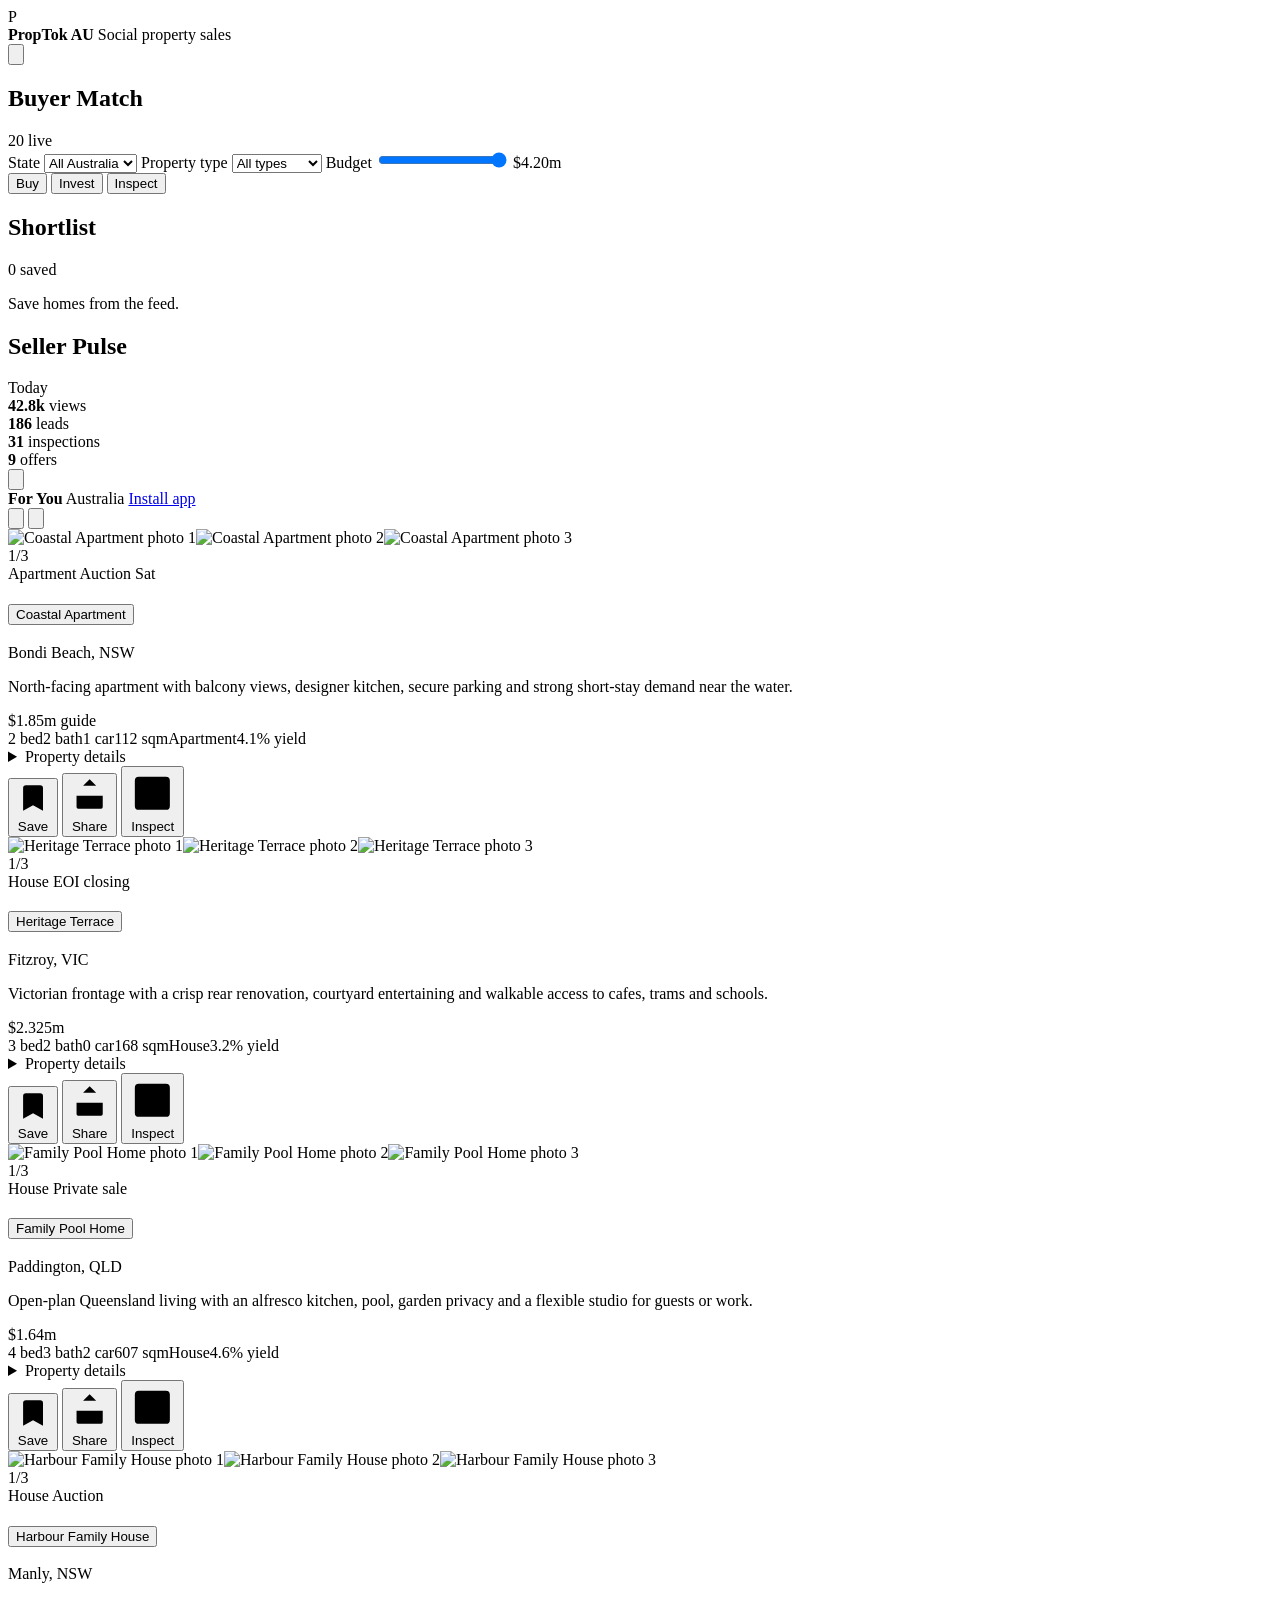
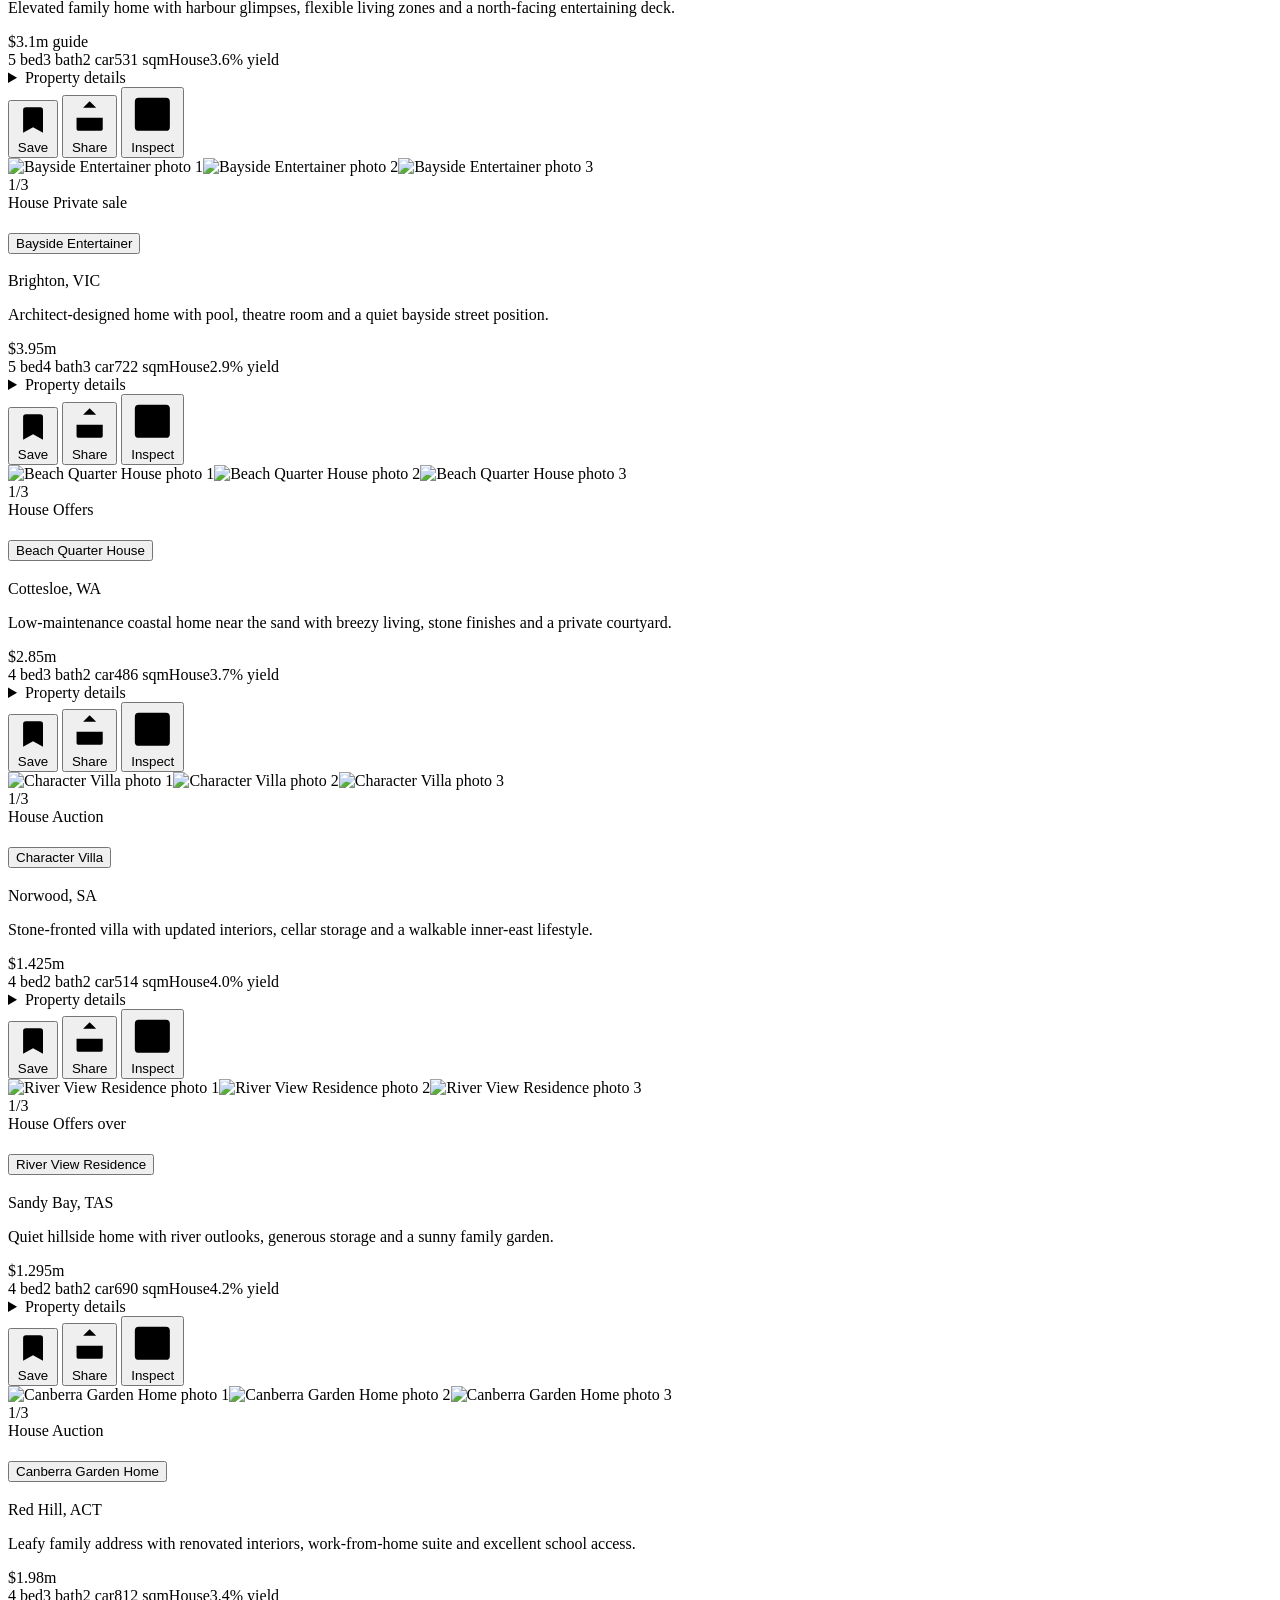
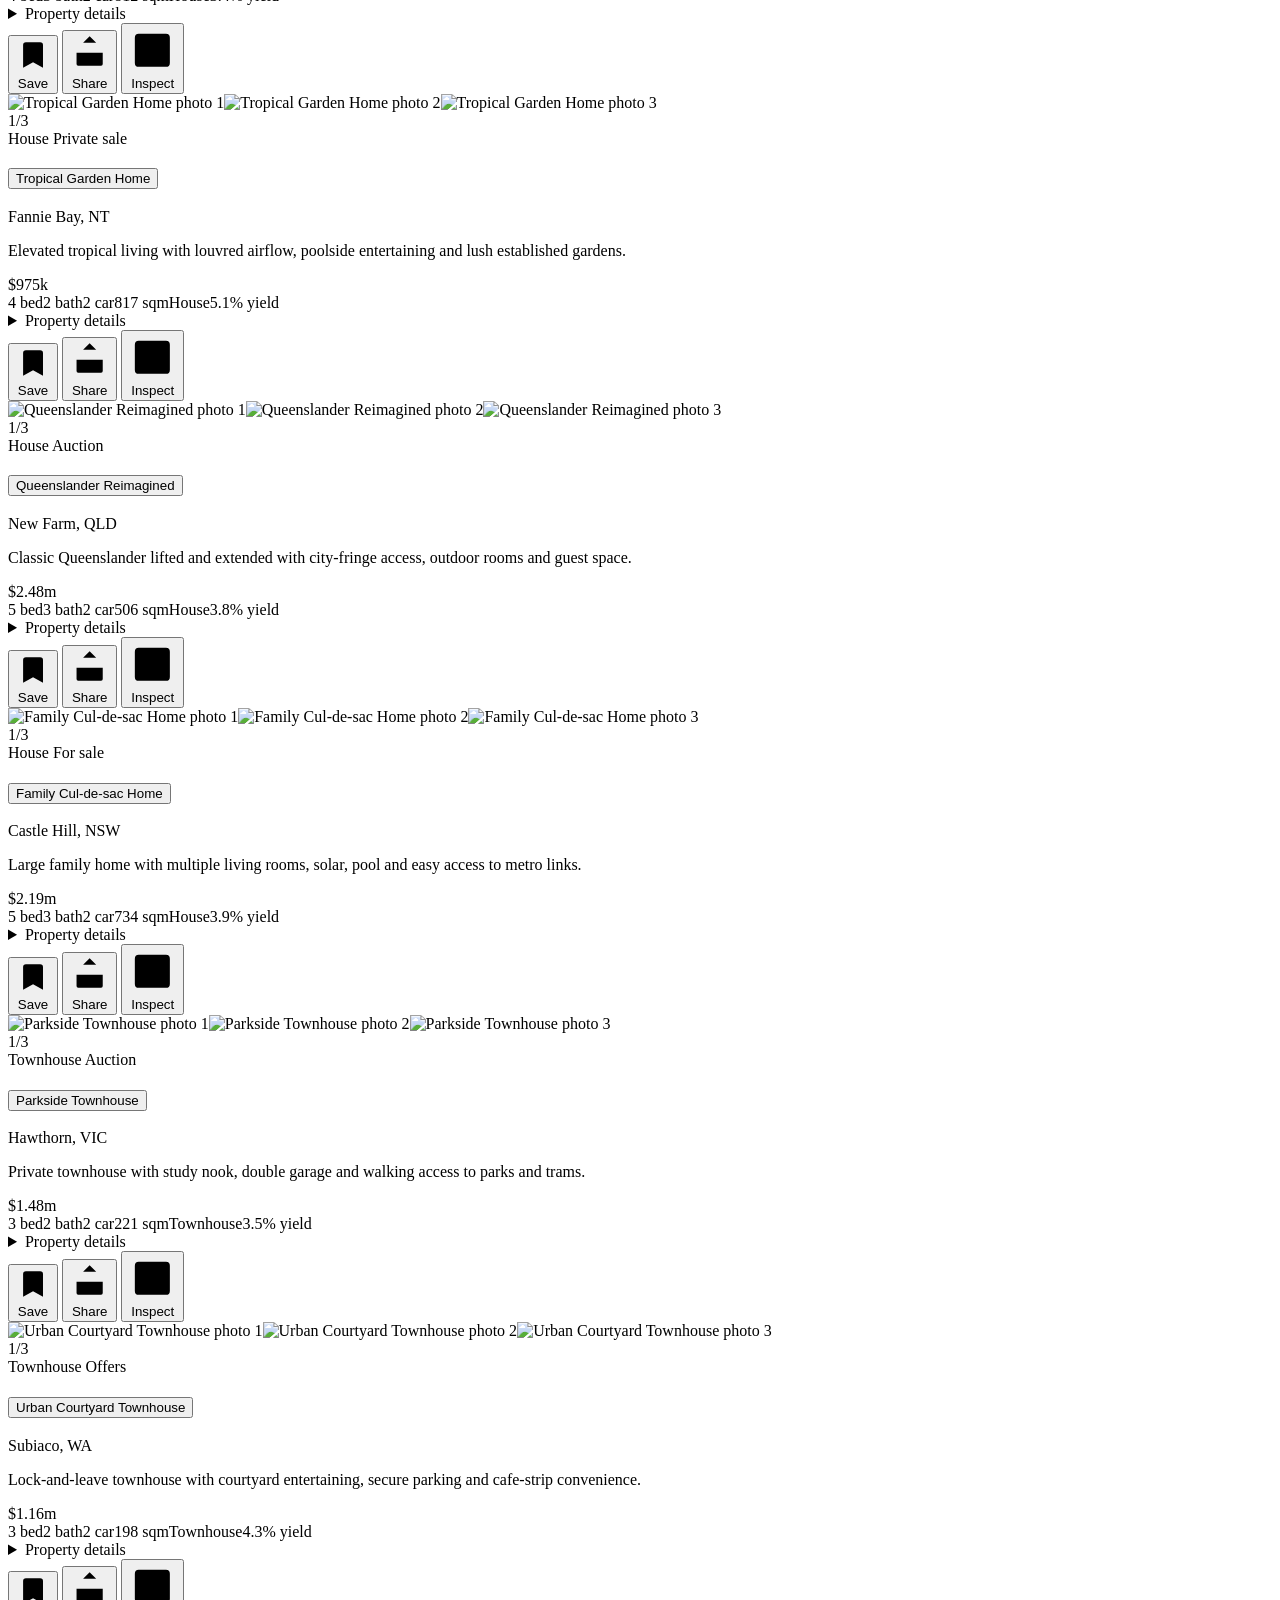
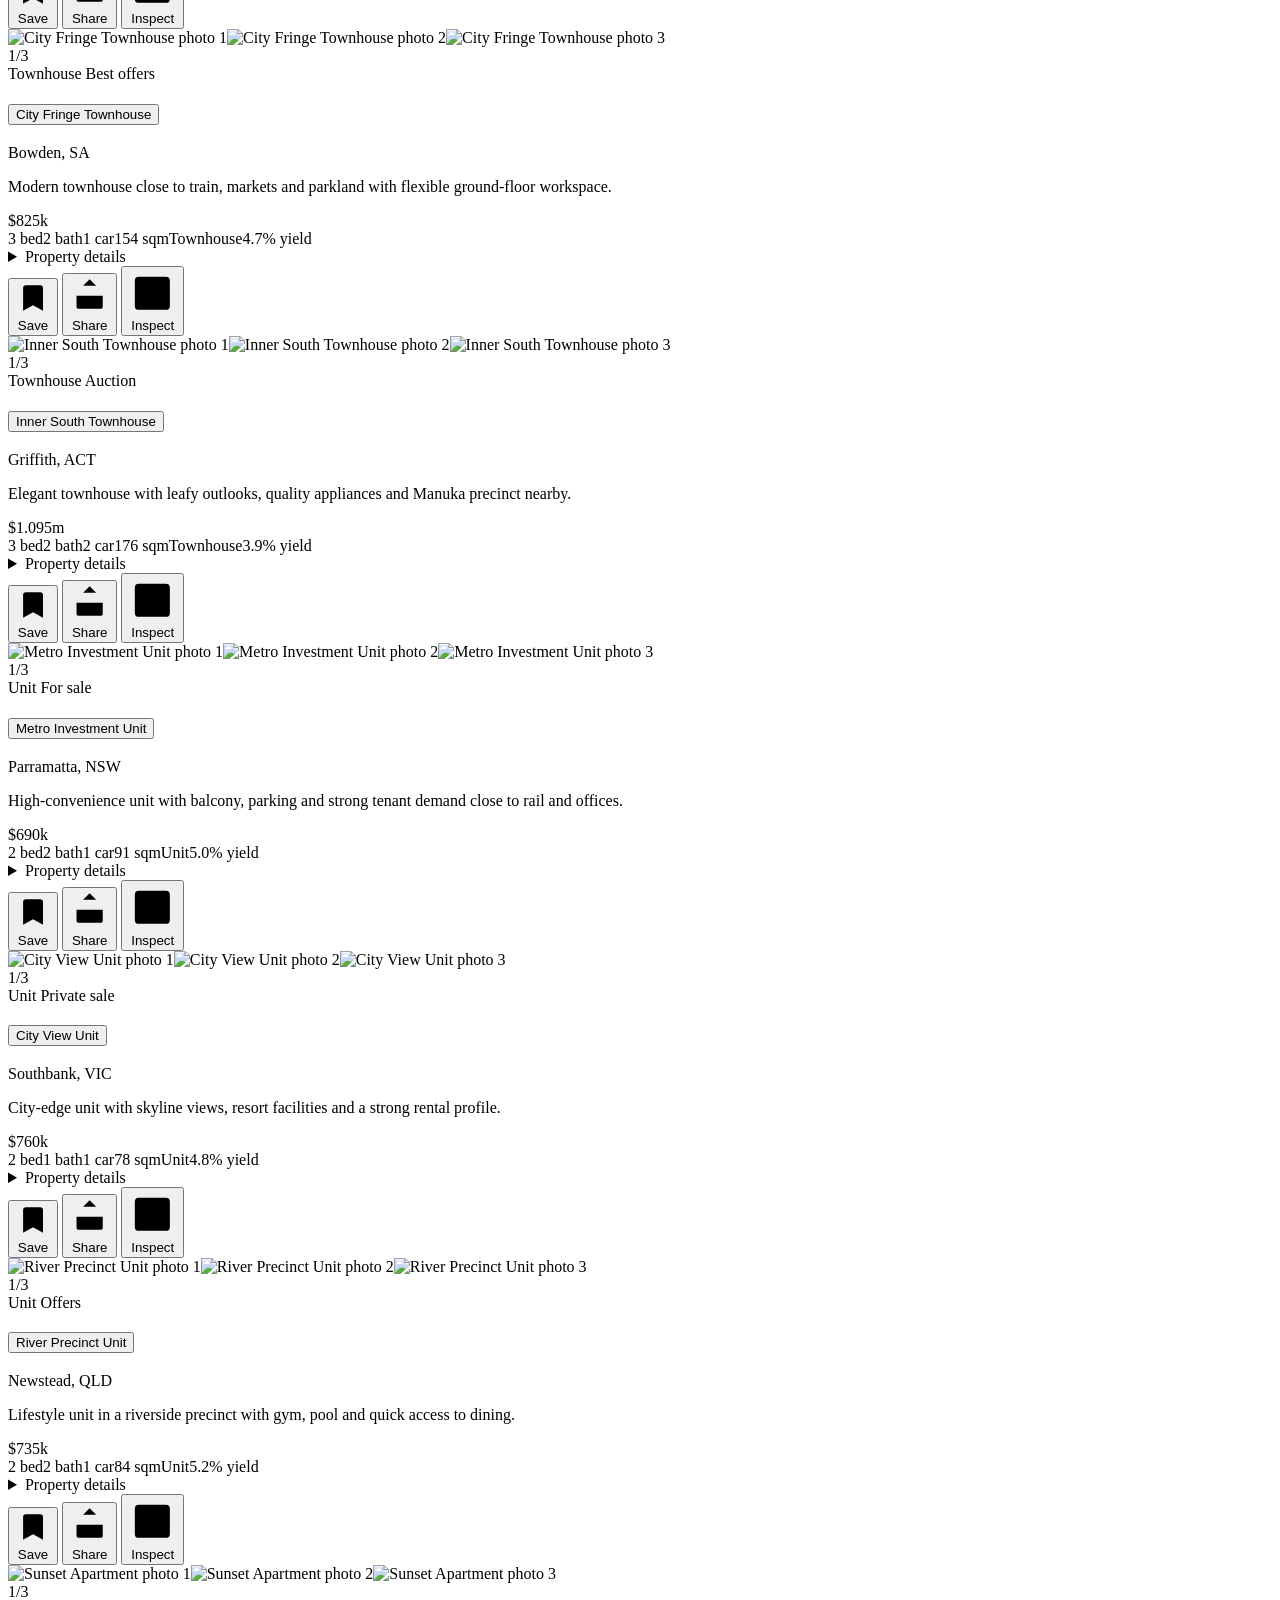
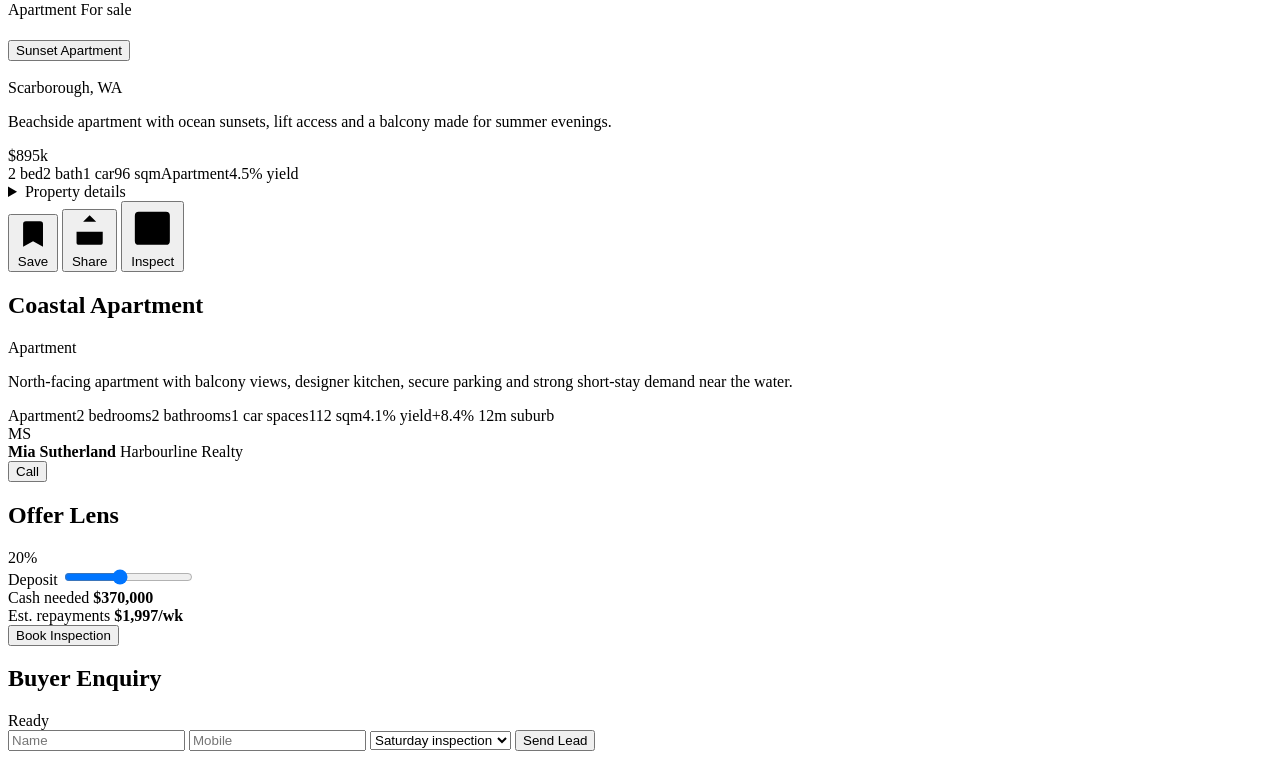
==== install.html @ 075a3c84 "Add files via upload" ====
<!doctype html>
<html lang="en-AU">
  <head>
    <meta charset="utf-8" />
    <meta name="viewport" content="width=device-width, initial-scale=1" />
    <title>PropTok AU</title>
    <meta name="theme-color" content="#0a0d0d" />
    <meta name="apple-mobile-web-app-capable" content="yes" />
    <meta name="apple-mobile-web-app-title" content="PropTok AU" />
    <meta name="apple-mobile-web-app-status-bar-style" content="black-translucent" />
    <link rel="manifest" href="manifest.webmanifest" />
    <link rel="apple-touch-icon" href="icons/icon-180.png" />
    <link rel="stylesheet" href="styles.css?v=4" />
  </head>
  <body>
    <main class="app-shell">
      <aside class="rail" aria-label="Property controls">
        <div class="brand">
          <span class="brand-mark">P</span>
          <div>
            <strong>PropTok AU</strong>
            <span>Social property sales</span>
          </div>
          <button class="icon-button close-search" id="closeSearchButton" aria-label="Close search filters">
            <svg viewBox="0 0 24 24" aria-hidden="true"><path d="M18 6 6 18M6 6l12 12" /></svg>
          </button>
        </div>

        <section class="panel search-panel" aria-label="Search filters">
          <div class="panel-head">
            <h2>Buyer Match</h2>
            <span id="matchCount">3 live</span>
          </div>
          <label>
            State
            <select id="stateFilter">
              <option value="all">All Australia</option>
              <option value="NSW">NSW</option>
              <option value="VIC">VIC</option>
              <option value="QLD">QLD</option>
              <option value="WA">WA</option>
              <option value="SA">SA</option>
              <option value="TAS">TAS</option>
              <option value="ACT">ACT</option>
              <option value="NT">NT</option>
            </select>
          </label>
          <label>
            Property type
            <select id="typeFilter">
              <option value="all">All types</option>
              <option value="House">House</option>
              <option value="Townhouse">Townhouse</option>
              <option value="Unit">Unit</option>
              <option value="Apartment">Apartment</option>
            </select>
          </label>
          <label>
            Budget
            <input id="budgetFilter" type="range" min="450000" max="4200000" step="50000" value="4200000" />
            <span id="budgetValue">$4.2m</span>
          </label>
          <div class="segmented" role="group" aria-label="Buyer intent">
            <button class="active" data-intent="buy">Buy</button>
            <button data-intent="invest">Invest</button>
            <button data-intent="inspect">Inspect</button>
          </div>
        </section>

        <section class="panel saved-panel" aria-label="Saved listings">
          <div class="panel-head">
            <h2>Shortlist</h2>
            <span id="savedCount">0 saved</span>
          </div>
          <div id="savedList" class="saved-list">
            <p class="empty-state">Save homes from the feed.</p>
          </div>
        </section>

        <section class="panel seller-panel" aria-label="Seller metrics">
          <div class="panel-head">
            <h2>Seller Pulse</h2>
            <span>Today</span>
          </div>
          <div class="metric-grid">
            <div>
              <strong id="viewsMetric">42.8k</strong>
              <span>views</span>
            </div>
            <div>
              <strong id="leadsMetric">186</strong>
              <span>leads</span>
            </div>
            <div>
              <strong id="inspectionMetric">31</strong>
              <span>inspections</span>
            </div>
            <div>
              <strong id="offerMetric">9</strong>
              <span>offers</span>
            </div>
          </div>
        </section>
      </aside>

      <section class="phone-stage" aria-label="Vertical property feed">
        <div class="phone">
          <header class="topbar">
            <button class="icon-button" id="prevButton" aria-label="Previous listing">
              <svg viewBox="0 0 24 24" aria-hidden="true"><path d="M12 5l-7 7 7 7M5 12h14" /></svg>
            </button>
            <div>
              <strong>For You</strong>
              <span id="feedLocation">Australia</span>
              <a class="install-link" href="install.html">Install app</a>
            </div>
            <div class="top-actions">
              <button class="icon-button" id="searchButton" aria-label="Open search filters">
                <svg viewBox="0 0 24 24" aria-hidden="true"><path d="M10.5 18a7.5 7.5 0 1 1 0-15 7.5 7.5 0 0 1 0 15zM16 16l5 5" /></svg>
              </button>
              <button class="icon-button" id="nextButton" aria-label="Next listing">
                <svg viewBox="0 0 24 24" aria-hidden="true"><path d="M12 5l7 7-7 7M5 12h14" /></svg>
              </button>
            </div>
          </header>

          <div id="feed" class="feed" tabindex="0"></div>
        </div>
      </section>

      <aside class="deal-drawer" aria-label="Listing details">
        <section class="panel">
          <div class="panel-head">
            <h2 id="detailTitle">Listing</h2>
            <span id="detailBadge">Hot</span>
          </div>
          <p id="detailCopy" class="detail-copy"></p>
          <div class="facts" id="facts"></div>
          <div class="agent-card">
            <div class="avatar" id="agentInitials">MS</div>
            <div>
              <strong id="agentName">Agent</strong>
              <span id="agentAgency">Agency</span>
            </div>
            <button id="callButton" class="small-button">Call</button>
          </div>
        </section>

        <section class="panel calculator">
          <div class="panel-head">
            <h2>Offer Lens</h2>
            <span id="depositLabel">20%</span>
          </div>
          <label>
            Deposit
            <input id="depositInput" type="range" min="5" max="40" step="1" value="20" />
          </label>
          <div class="calc-row">
            <span>Cash needed</span>
            <strong id="cashNeeded">$0</strong>
          </div>
          <div class="calc-row">
            <span>Est. repayments</span>
            <strong id="repayments">$0/wk</strong>
          </div>
          <button id="enquiryButton" class="primary-button">Book Inspection</button>
        </section>

        <section class="panel enquiry-panel" id="enquiryPanel" aria-live="polite">
          <div class="panel-head">
            <h2>Buyer Enquiry</h2>
            <span id="enquiryStatus">Ready</span>
          </div>
          <form id="enquiryForm">
            <input name="name" placeholder="Name" required />
            <input name="phone" placeholder="Mobile" required />
            <select name="time">
              <option>Saturday inspection</option>
              <option>Private appointment</option>
              <option>Request contract</option>
            </select>
            <button class="primary-button" type="submit">Send Lead</button>
          </form>
        </section>
      </aside>
    </main>

    <template id="listingTemplate">
      <article class="listing-card">
        <div class="gallery" aria-label="Property photos"></div>
        <div class="photo-count"></div>
        <div class="shade"></div>
        <div class="listing-body">
          <div class="status-row">
            <span class="tag"></span>
            <span class="auction"></span>
          </div>
          <h1><button class="title-toggle" type="button"></button></h1>
          <p class="suburb"></p>
          <p class="card-description"></p>
          <div class="price"></div>
          <div class="property-stats"></div>
          <details class="card-details">
            <summary>Property details</summary>
            <div class="mini-map" aria-label="Property location map"></div>
            <div class="card-agent">
              <div class="avatar card-agent-initials">AG</div>
              <div>
                <strong class="card-agent-name"></strong>
                <span class="card-agent-agency"></span>
              </div>
            </div>
            <div class="card-contact-actions">
              <a class="small-button call-link" href="#">Call</a>
              <a class="small-button email-link" href="#">Email</a>
              <button class="small-button inline-inspect" type="button">Inspect</button>
            </div>
          </details>
        </div>
        <div class="action-stack">
          <button class="round-action save-action" aria-label="Save listing">
            <svg viewBox="0 0 24 24" aria-hidden="true"><path d="M19 21l-7-4-7 4V5a2 2 0 0 1 2-2h10a2 2 0 0 1 2 2z" /></svg>
            <span>Save</span>
          </button>
          <button class="round-action share-action" aria-label="Copy listing link">
            <svg viewBox="0 0 24 24" aria-hidden="true"><path d="M4 12v7a1 1 0 0 0 1 1h14a1 1 0 0 0 1-1v-7M16 6l-4-4-4 4M12 2v14" /></svg>
            <span>Share</span>
          </button>
          <button class="round-action inspect-action" aria-label="Book inspection">
            <svg viewBox="0 0 24 24" aria-hidden="true"><path d="M8 2v4M16 2v4M3 10h18M5 4h14a2 2 0 0 1 2 2v13a2 2 0 0 1-2 2H5a2 2 0 0 1-2-2V6a2 2 0 0 1 2-2z" /></svg>
            <span>Inspect</span>
          </button>
        </div>
      </article>
    </template>

    <script src="app.js"></script>
    <script>
      if ("serviceWorker" in navigator) {
        window.addEventListener("load", () => {
          navigator.serviceWorker.register("service-worker.js");
        });
      }
    </script>
  </body>
</html>
---- styles.css ----
const CACHE_NAME = "proptok-au-v5";
const APP_SHELL = [
  "./",
  "./index.html",
  "./app.html",
  "./install.html",
  "./styles.css",
  "./app.js",
  "./manifest.webmanifest",
  "./icons/icon-180.png",
  "./icons/icon-192.png",
  "./icons/icon-512.png"
];

self.addEventListener("install", (event) => {
  event.waitUntil(caches.open(CACHE_NAME).then((cache) => cache.addAll(APP_SHELL)));
  self.skipWaiting();
});

self.addEventListener("activate", (event) => {
  event.waitUntil(
    caches.keys().then((keys) =>
      Promise.all(keys.filter((key) => key !== CACHE_NAME).map((key) => caches.delete(key)))
    )
  );
  self.clients.claim();
});

self.addEventListener("fetch", (event) => {
  if (event.request.method !== "GET") return;
  event.respondWith(
    caches.match(event.request).then((cached) => {
      if (cached) return cached;
      return fetch(event.request).catch(() => caches.match("./index.html"));
    })
  );
});
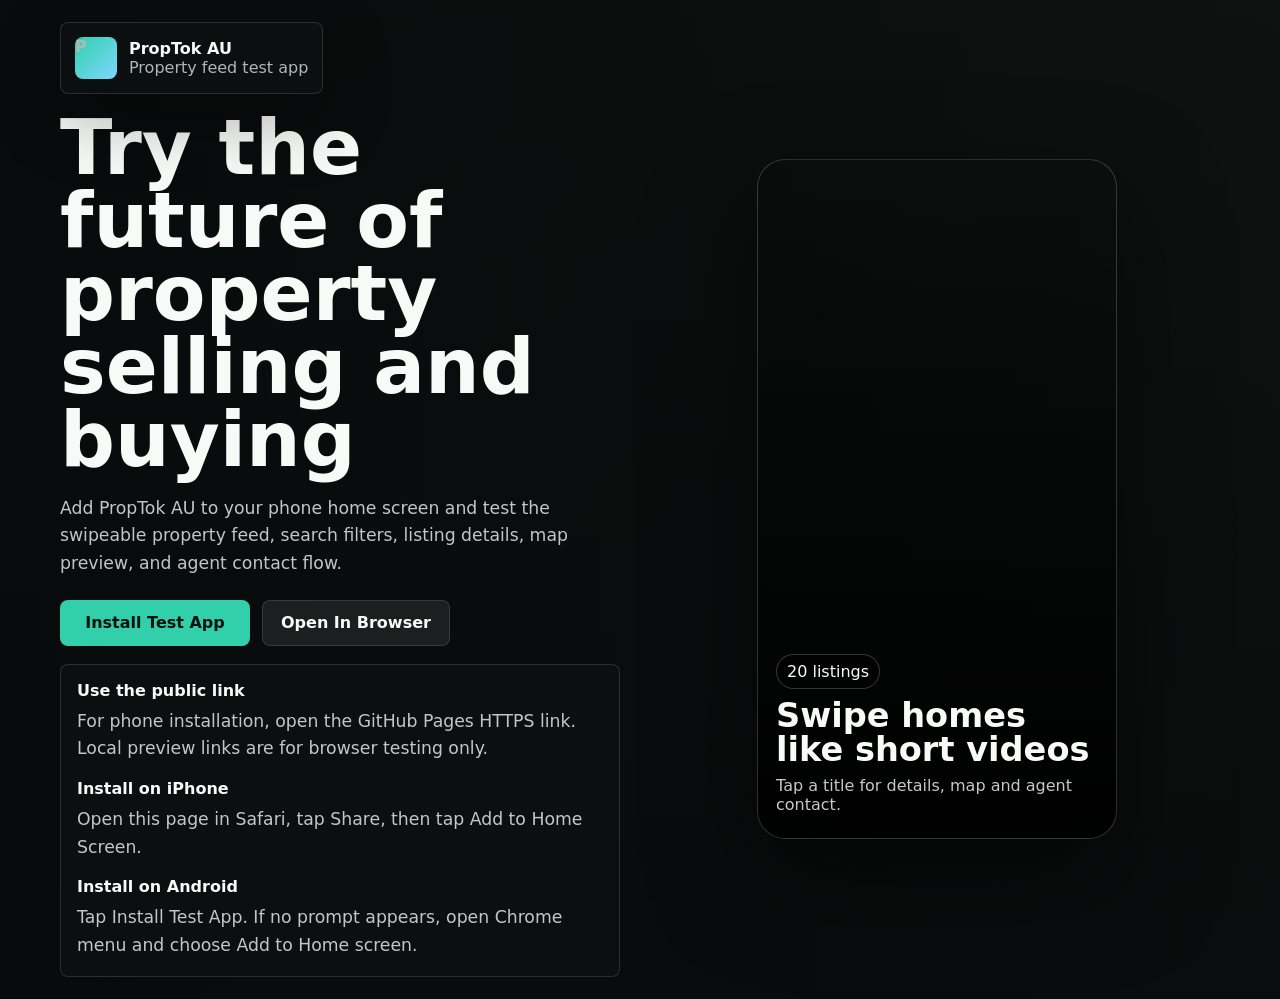
==== commit fcadbedc: "Add files via upload" ====
--- a/install.html
+++ b/install.html
@@ -3,242 +3,86 @@
   <head>
     <meta charset="utf-8" />
     <meta name="viewport" content="width=device-width, initial-scale=1" />
-    <title>PropTok AU</title>
+    <title>PropTok AU - Test App</title>
     <meta name="theme-color" content="#0a0d0d" />
     <meta name="apple-mobile-web-app-capable" content="yes" />
     <meta name="apple-mobile-web-app-title" content="PropTok AU" />
     <meta name="apple-mobile-web-app-status-bar-style" content="black-translucent" />
     <link rel="manifest" href="manifest.webmanifest" />
     <link rel="apple-touch-icon" href="icons/icon-180.png" />
-    <link rel="stylesheet" href="styles.css?v=4" />
+    <link rel="stylesheet" href="styles.css?v=6" />
   </head>
-  <body>
-    <main class="app-shell">
-      <aside class="rail" aria-label="Property controls">
-        <div class="brand">
-          <span class="brand-mark">P</span>
-          <div>
-            <strong>PropTok AU</strong>
-            <span>Social property sales</span>
+  <body class="landing-page">
+    <main class="landing-shell">
+      <section class="landing-hero">
+        <div class="landing-copy">
+          <div class="brand landing-brand">
+            <span class="brand-mark">P</span>
+            <div>
+              <strong>PropTok AU</strong>
+              <span>Property feed test app</span>
+            </div>
           </div>
-          <button class="icon-button close-search" id="closeSearchButton" aria-label="Close search filters">
-            <svg viewBox="0 0 24 24" aria-hidden="true"><path d="M18 6 6 18M6 6l12 12" /></svg>
-          </button>
+
+          <h1>Try the future of property selling and buying</h1>
+          <p>
+            Add PropTok AU to your phone home screen and test the swipeable property feed, search filters,
+            listing details, map preview, and agent contact flow.
+          </p>
+
+          <div class="landing-actions">
+            <button id="installAppButton" class="primary-button" type="button">Install Test App</button>
+            <a class="secondary-button" href="./">Open In Browser</a>
+          </div>
+
+          <div class="install-card" id="installHelp">
+            <h2>Use the public link</h2>
+            <p>For phone installation, open the GitHub Pages HTTPS link. Local preview links are for browser testing only.</p>
+            <h2>Install on iPhone</h2>
+            <p>Open this page in Safari, tap Share, then tap Add to Home Screen.</p>
+            <h2>Install on Android</h2>
+            <p>Tap Install Test App. If no prompt appears, open Chrome menu and choose Add to Home screen.</p>
+          </div>
         </div>
 
-        <section class="panel search-panel" aria-label="Search filters">
-          <div class="panel-head">
-            <h2>Buyer Match</h2>
-            <span id="matchCount">3 live</span>
-          </div>
-          <label>
-            State
-            <select id="stateFilter">
-              <option value="all">All Australia</option>
-              <option value="NSW">NSW</option>
-              <option value="VIC">VIC</option>
-              <option value="QLD">QLD</option>
-              <option value="WA">WA</option>
-              <option value="SA">SA</option>
-              <option value="TAS">TAS</option>
-              <option value="ACT">ACT</option>
-              <option value="NT">NT</option>
-            </select>
-          </label>
-          <label>
-            Property type
-            <select id="typeFilter">
-              <option value="all">All types</option>
-              <option value="House">House</option>
-              <option value="Townhouse">Townhouse</option>
-              <option value="Unit">Unit</option>
-              <option value="Apartment">Apartment</option>
-            </select>
-          </label>
-          <label>
-            Budget
-            <input id="budgetFilter" type="range" min="450000" max="4200000" step="50000" value="4200000" />
-            <span id="budgetValue">$4.2m</span>
-          </label>
-          <div class="segmented" role="group" aria-label="Buyer intent">
-            <button class="active" data-intent="buy">Buy</button>
-            <button data-intent="invest">Invest</button>
-            <button data-intent="inspect">Inspect</button>
-          </div>
-        </section>
-
-        <section class="panel saved-panel" aria-label="Saved listings">
-          <div class="panel-head">
-            <h2>Shortlist</h2>
-            <span id="savedCount">0 saved</span>
-          </div>
-          <div id="savedList" class="saved-list">
-            <p class="empty-state">Save homes from the feed.</p>
-          </div>
-        </section>
-
-        <section class="panel seller-panel" aria-label="Seller metrics">
-          <div class="panel-head">
-            <h2>Seller Pulse</h2>
-            <span>Today</span>
-          </div>
-          <div class="metric-grid">
-            <div>
-              <strong id="viewsMetric">42.8k</strong>
-              <span>views</span>
-            </div>
-            <div>
-              <strong id="leadsMetric">186</strong>
-              <span>leads</span>
-            </div>
-            <div>
-              <strong id="inspectionMetric">31</strong>
-              <span>inspections</span>
-            </div>
-            <div>
-              <strong id="offerMetric">9</strong>
-              <span>offers</span>
+        <div class="landing-phone" aria-label="PropTok AU preview">
+          <div class="phone mini-phone">
+            <div class="landing-preview-card">
+              <span>20 listings</span>
+              <strong>Swipe homes like short videos</strong>
+              <p>Tap a title for details, map and agent contact.</p>
             </div>
           </div>
-        </section>
-      </aside>
-
-      <section class="phone-stage" aria-label="Vertical property feed">
-        <div class="phone">
-          <header class="topbar">
-            <button class="icon-button" id="prevButton" aria-label="Previous listing">
-              <svg viewBox="0 0 24 24" aria-hidden="true"><path d="M12 5l-7 7 7 7M5 12h14" /></svg>
-            </button>
-            <div>
-              <strong>For You</strong>
-              <span id="feedLocation">Australia</span>
-              <a class="install-link" href="install.html">Install app</a>
-            </div>
-            <div class="top-actions">
-              <button class="icon-button" id="searchButton" aria-label="Open search filters">
-                <svg viewBox="0 0 24 24" aria-hidden="true"><path d="M10.5 18a7.5 7.5 0 1 1 0-15 7.5 7.5 0 0 1 0 15zM16 16l5 5" /></svg>
-              </button>
-              <button class="icon-button" id="nextButton" aria-label="Next listing">
-                <svg viewBox="0 0 24 24" aria-hidden="true"><path d="M12 5l7 7-7 7M5 12h14" /></svg>
-              </button>
-            </div>
-          </header>
-
-          <div id="feed" class="feed" tabindex="0"></div>
         </div>
       </section>
-
-      <aside class="deal-drawer" aria-label="Listing details">
-        <section class="panel">
-          <div class="panel-head">
-            <h2 id="detailTitle">Listing</h2>
-            <span id="detailBadge">Hot</span>
-          </div>
-          <p id="detailCopy" class="detail-copy"></p>
-          <div class="facts" id="facts"></div>
-          <div class="agent-card">
-            <div class="avatar" id="agentInitials">MS</div>
-            <div>
-              <strong id="agentName">Agent</strong>
-              <span id="agentAgency">Agency</span>
-            </div>
-            <button id="callButton" class="small-button">Call</button>
-          </div>
-        </section>
-
-        <section class="panel calculator">
-          <div class="panel-head">
-            <h2>Offer Lens</h2>
-            <span id="depositLabel">20%</span>
-          </div>
-          <label>
-            Deposit
-            <input id="depositInput" type="range" min="5" max="40" step="1" value="20" />
-          </label>
-          <div class="calc-row">
-            <span>Cash needed</span>
-            <strong id="cashNeeded">$0</strong>
-          </div>
-          <div class="calc-row">
-            <span>Est. repayments</span>
-            <strong id="repayments">$0/wk</strong>
-          </div>
-          <button id="enquiryButton" class="primary-button">Book Inspection</button>
-        </section>
-
-        <section class="panel enquiry-panel" id="enquiryPanel" aria-live="polite">
-          <div class="panel-head">
-            <h2>Buyer Enquiry</h2>
-            <span id="enquiryStatus">Ready</span>
-          </div>
-          <form id="enquiryForm">
-            <input name="name" placeholder="Name" required />
-            <input name="phone" placeholder="Mobile" required />
-            <select name="time">
-              <option>Saturday inspection</option>
-              <option>Private appointment</option>
-              <option>Request contract</option>
-            </select>
-            <button class="primary-button" type="submit">Send Lead</button>
-          </form>
-        </section>
-      </aside>
     </main>
 
-    <template id="listingTemplate">
-      <article class="listing-card">
-        <div class="gallery" aria-label="Property photos"></div>
-        <div class="photo-count"></div>
-        <div class="shade"></div>
-        <div class="listing-body">
-          <div class="status-row">
-            <span class="tag"></span>
-            <span class="auction"></span>
-          </div>
-          <h1><button class="title-toggle" type="button"></button></h1>
-          <p class="suburb"></p>
-          <p class="card-description"></p>
-          <div class="price"></div>
-          <div class="property-stats"></div>
-          <details class="card-details">
-            <summary>Property details</summary>
-            <div class="mini-map" aria-label="Property location map"></div>
-            <div class="card-agent">
-              <div class="avatar card-agent-initials">AG</div>
-              <div>
-                <strong class="card-agent-name"></strong>
-                <span class="card-agent-agency"></span>
-              </div>
-            </div>
-            <div class="card-contact-actions">
-              <a class="small-button call-link" href="#">Call</a>
-              <a class="small-button email-link" href="#">Email</a>
-              <button class="small-button inline-inspect" type="button">Inspect</button>
-            </div>
-          </details>
-        </div>
-        <div class="action-stack">
-          <button class="round-action save-action" aria-label="Save listing">
-            <svg viewBox="0 0 24 24" aria-hidden="true"><path d="M19 21l-7-4-7 4V5a2 2 0 0 1 2-2h10a2 2 0 0 1 2 2z" /></svg>
-            <span>Save</span>
-          </button>
-          <button class="round-action share-action" aria-label="Copy listing link">
-            <svg viewBox="0 0 24 24" aria-hidden="true"><path d="M4 12v7a1 1 0 0 0 1 1h14a1 1 0 0 0 1-1v-7M16 6l-4-4-4 4M12 2v14" /></svg>
-            <span>Share</span>
-          </button>
-          <button class="round-action inspect-action" aria-label="Book inspection">
-            <svg viewBox="0 0 24 24" aria-hidden="true"><path d="M8 2v4M16 2v4M3 10h18M5 4h14a2 2 0 0 1 2 2v13a2 2 0 0 1-2 2H5a2 2 0 0 1-2-2V6a2 2 0 0 1 2-2z" /></svg>
-            <span>Inspect</span>
-          </button>
-        </div>
-      </article>
-    </template>
+    <script>
+      let deferredInstallPrompt;
+      const installButton = document.querySelector("#installAppButton");
+      const installHelp = document.querySelector("#installHelp");
 
-    <script src="app.js"></script>
-    <script>
+      window.addEventListener("beforeinstallprompt", (event) => {
+        event.preventDefault();
+        deferredInstallPrompt = event;
+        installButton.textContent = "Install Test App";
+      });
+
+      installButton.addEventListener("click", async () => {
+        if (deferredInstallPrompt) {
+          deferredInstallPrompt.prompt();
+          await deferredInstallPrompt.userChoice;
+          deferredInstallPrompt = null;
+          return;
+        }
+
+        installHelp.classList.add("is-visible");
+        installButton.textContent = "See Install Steps";
+      });
+
       if ("serviceWorker" in navigator) {
         window.addEventListener("load", () => {
-          navigator.serviceWorker.register("service-worker.js");
+          navigator.serviceWorker.register("service-worker.js?v=6");
         });
       }
     </script>
--- a/styles.css
+++ b/styles.css
@@ -1,37 +1,908 @@
-const CACHE_NAME = "proptok-au-v5";
-const APP_SHELL = [
-  "./",
-  "./index.html",
-  "./app.html",
-  "./install.html",
-  "./styles.css",
-  "./app.js",
-  "./manifest.webmanifest",
-  "./icons/icon-180.png",
-  "./icons/icon-192.png",
-  "./icons/icon-512.png"
-];
-
-self.addEventListener("install", (event) => {
-  event.waitUntil(caches.open(CACHE_NAME).then((cache) => cache.addAll(APP_SHELL)));
-  self.skipWaiting();
-});
-
-self.addEventListener("activate", (event) => {
-  event.waitUntil(
-    caches.keys().then((keys) =>
-      Promise.all(keys.filter((key) => key !== CACHE_NAME).map((key) => caches.delete(key)))
-    )
-  );
-  self.clients.claim();
-});
-
-self.addEventListener("fetch", (event) => {
-  if (event.request.method !== "GET") return;
-  event.respondWith(
-    caches.match(event.request).then((cached) => {
-      if (cached) return cached;
-      return fetch(event.request).catch(() => caches.match("./index.html"));
-    })
-  );
-});
+:root {
+  color-scheme: dark;
+  --ink: #f8faf7;
+  --muted: #aeb8b6;
+  --soft: rgba(255, 255, 255, 0.08);
+  --line: rgba(255, 255, 255, 0.13);
+  --panel: rgba(12, 17, 18, 0.84);
+  --panel-strong: rgba(17, 24, 25, 0.96);
+  --accent: #31d0aa;
+  --accent-2: #ffca5f;
+  --rose: #ff5a7a;
+  --sky: #7ed7ff;
+  --bg: #0a0d0d;
+  font-family: Inter, ui-sans-serif, system-ui, -apple-system, BlinkMacSystemFont, "Segoe UI", sans-serif;
+}
+
+* {
+  box-sizing: border-box;
+}
+
+body {
+  margin: 0;
+  min-height: 100vh;
+  background:
+    linear-gradient(115deg, rgba(49, 208, 170, 0.13), transparent 38%),
+    radial-gradient(circle at 80% 18%, rgba(255, 202, 95, 0.13), transparent 30%),
+    linear-gradient(160deg, #0a0d0d 0%, #141414 52%, #071314 100%);
+  color: var(--ink);
+}
+
+body.landing-page {
+  overflow-x: hidden;
+}
+
+button,
+input,
+select {
+  font: inherit;
+}
+
+button {
+  cursor: pointer;
+}
+
+.app-shell {
+  display: grid;
+  grid-template-columns: minmax(260px, 320px) minmax(360px, 1fr) minmax(280px, 360px);
+  gap: 20px;
+  min-height: 100vh;
+  padding: 20px;
+}
+
+.rail,
+.deal-drawer {
+  display: flex;
+  flex-direction: column;
+  gap: 14px;
+  min-width: 0;
+}
+
+.brand,
+.panel {
+  background: var(--panel);
+  border: 1px solid var(--line);
+  box-shadow: 0 24px 70px rgba(0, 0, 0, 0.32);
+  backdrop-filter: blur(18px);
+}
+
+.brand {
+  display: flex;
+  align-items: center;
+  gap: 12px;
+  padding: 14px;
+  border-radius: 8px;
+}
+
+.brand > div {
+  flex: 1;
+}
+
+.close-search {
+  display: none;
+}
+
+.brand-mark,
+.avatar {
+  display: grid;
+  place-items: center;
+  flex: 0 0 auto;
+  width: 42px;
+  height: 42px;
+  border-radius: 8px;
+  background: linear-gradient(135deg, var(--accent), var(--sky));
+  color: #06100e;
+  font-weight: 900;
+}
+
+.brand span,
+.panel span,
+.suburb,
+.detail-copy,
+label {
+  color: var(--muted);
+}
+
+.brand strong,
+.brand span {
+  display: block;
+}
+
+.panel {
+  border-radius: 8px;
+  padding: 16px;
+}
+
+.panel-head,
+.status-row,
+.agent-card,
+.calc-row {
+  display: flex;
+  align-items: center;
+  justify-content: space-between;
+  gap: 12px;
+}
+
+.panel-head h2 {
+  margin: 0;
+  font-size: 0.92rem;
+  letter-spacing: 0;
+}
+
+.panel-head span,
+.tag,
+.auction {
+  border: 1px solid var(--line);
+  border-radius: 999px;
+  padding: 5px 9px;
+  font-size: 0.75rem;
+  color: var(--ink);
+  background: var(--soft);
+  white-space: nowrap;
+}
+
+label {
+  display: grid;
+  gap: 7px;
+  margin-top: 14px;
+  font-size: 0.82rem;
+}
+
+select,
+input {
+  width: 100%;
+  border: 1px solid var(--line);
+  border-radius: 8px;
+  color: var(--ink);
+  background: rgba(255, 255, 255, 0.07);
+  min-height: 42px;
+  padding: 0 12px;
+  outline: none;
+}
+
+input[type="range"] {
+  accent-color: var(--accent);
+  padding: 0;
+}
+
+.segmented {
+  display: grid;
+  grid-template-columns: repeat(3, 1fr);
+  gap: 6px;
+  margin-top: 14px;
+  padding: 4px;
+  background: rgba(255, 255, 255, 0.06);
+  border-radius: 8px;
+}
+
+.segmented button,
+.small-button {
+  min-height: 36px;
+  border: 0;
+  border-radius: 6px;
+  background: transparent;
+  color: var(--muted);
+}
+
+.segmented button.active,
+.small-button {
+  background: var(--ink);
+  color: #0d1010;
+}
+
+.saved-list {
+  display: grid;
+  gap: 8px;
+  margin-top: 12px;
+}
+
+.saved-item {
+  display: grid;
+  grid-template-columns: 48px 1fr;
+  gap: 10px;
+  align-items: center;
+  width: 100%;
+  border: 1px solid var(--line);
+  border-radius: 8px;
+  padding: 8px;
+  text-align: left;
+  color: var(--ink);
+  background: rgba(255, 255, 255, 0.06);
+}
+
+.saved-item img {
+  width: 48px;
+  height: 56px;
+  object-fit: cover;
+  border-radius: 6px;
+}
+
+.saved-item strong,
+.saved-item span {
+  display: block;
+  overflow-wrap: anywhere;
+}
+
+.empty-state {
+  margin: 8px 0 0;
+  color: var(--muted);
+}
+
+.metric-grid {
+  display: grid;
+  grid-template-columns: repeat(2, 1fr);
+  gap: 10px;
+  margin-top: 14px;
+}
+
+.metric-grid div {
+  min-height: 78px;
+  padding: 12px;
+  border: 1px solid var(--line);
+  border-radius: 8px;
+  background: rgba(255, 255, 255, 0.06);
+}
+
+.metric-grid strong,
+.metric-grid span {
+  display: block;
+}
+
+.metric-grid strong {
+  font-size: 1.25rem;
+}
+
+.phone-stage {
+  display: grid;
+  place-items: center;
+  min-width: 0;
+}
+
+.phone {
+  position: relative;
+  width: min(100%, 438px);
+  height: min(860px, calc(100vh - 40px));
+  min-height: 620px;
+  border: 1px solid rgba(255, 255, 255, 0.18);
+  border-radius: 28px;
+  background: #050606;
+  box-shadow: 0 38px 100px rgba(0, 0, 0, 0.52);
+  overflow: hidden;
+}
+
+.topbar {
+  position: absolute;
+  z-index: 4;
+  top: 0;
+  left: 0;
+  right: 0;
+  display: flex;
+  align-items: center;
+  justify-content: space-between;
+  padding: 18px;
+  background: linear-gradient(rgba(0, 0, 0, 0.62), transparent);
+}
+
+.top-actions {
+  display: flex;
+  align-items: center;
+  gap: 8px;
+}
+
+.topbar strong,
+.topbar span {
+  display: block;
+  text-align: center;
+}
+
+.install-link {
+  display: block;
+  margin-top: 3px;
+  color: var(--accent);
+  font-size: 0.72rem;
+  font-weight: 800;
+  text-align: center;
+  text-decoration: none;
+}
+
+.topbar span {
+  color: rgba(255, 255, 255, 0.78);
+  font-size: 0.78rem;
+}
+
+.icon-button,
+.round-action {
+  display: grid;
+  place-items: center;
+  border: 1px solid rgba(255, 255, 255, 0.2);
+  background: rgba(0, 0, 0, 0.36);
+  color: var(--ink);
+  backdrop-filter: blur(14px);
+}
+
+.icon-button {
+  width: 42px;
+  height: 42px;
+  border-radius: 50%;
+}
+
+svg {
+  width: 20px;
+  height: 20px;
+  fill: none;
+  stroke: currentColor;
+  stroke-width: 2;
+  stroke-linecap: round;
+  stroke-linejoin: round;
+}
+
+.feed {
+  height: 100%;
+  overflow-y: auto;
+  scroll-snap-type: y mandatory;
+  scrollbar-width: none;
+}
+
+.feed::-webkit-scrollbar {
+  display: none;
+}
+
+.listing-card {
+  position: relative;
+  height: 100%;
+  min-height: 620px;
+  scroll-snap-align: start;
+  overflow: hidden;
+  background: #101414;
+}
+
+.no-results {
+  display: grid;
+  place-items: center;
+  height: 100%;
+  padding: 32px;
+  color: var(--muted);
+  text-align: center;
+}
+
+.gallery {
+  position: absolute;
+  inset: 0;
+  z-index: 0;
+  display: flex;
+  overflow-x: auto;
+  overflow-y: hidden;
+  scroll-snap-type: x mandatory;
+  scrollbar-width: none;
+}
+
+.gallery::-webkit-scrollbar {
+  display: none;
+}
+
+.listing-image {
+  flex: 0 0 100%;
+  scroll-snap-align: start;
+  width: 100%;
+  height: 100%;
+  display: block;
+  object-fit: cover;
+}
+
+.photo-count {
+  position: absolute;
+  z-index: 2;
+  top: 78px;
+  right: 18px;
+  border: 1px solid rgba(255, 255, 255, 0.22);
+  border-radius: 999px;
+  padding: 6px 10px;
+  background: rgba(0, 0, 0, 0.36);
+  color: var(--ink);
+  font-size: 0.75rem;
+  backdrop-filter: blur(14px);
+}
+
+.shade {
+  position: absolute;
+  inset: 0;
+  z-index: 1;
+  background:
+    linear-gradient(180deg, rgba(0, 0, 0, 0.18) 30%, rgba(0, 0, 0, 0.9) 100%),
+    linear-gradient(90deg, rgba(0, 0, 0, 0.68), transparent 55%);
+}
+
+.listing-body {
+  position: absolute;
+  left: 18px;
+  right: 96px;
+  bottom: 28px;
+  z-index: 2;
+  display: grid;
+  gap: 8px;
+}
+
+.listing-body h1 {
+  margin: 0;
+  font-size: clamp(1.75rem, 5vw, 2.45rem);
+  line-height: 0.98;
+  letter-spacing: 0;
+  text-wrap: balance;
+}
+
+.title-toggle {
+  display: inline;
+  border: 0;
+  padding: 0;
+  background: transparent;
+  color: inherit;
+  font: inherit;
+  font-weight: 900;
+  line-height: inherit;
+  text-align: left;
+}
+
+.title-toggle::after {
+  content: "  +";
+  color: var(--accent);
+  font-size: 0.72em;
+}
+
+.title-toggle.is-open::after {
+  content: "  -";
+}
+
+.suburb {
+  margin: 0;
+}
+
+.card-description {
+  display: -webkit-box;
+  max-height: 4.5em;
+  margin: 0;
+  overflow: hidden;
+  color: rgba(255, 255, 255, 0.84);
+  font-size: 0.92rem;
+  line-height: 1.5;
+  -webkit-box-orient: vertical;
+  -webkit-line-clamp: 3;
+}
+
+.price {
+  width: fit-content;
+  max-width: 100%;
+  padding: 9px 11px;
+  border-radius: 8px;
+  background: var(--accent-2);
+  color: #161007;
+  font-weight: 900;
+}
+
+.property-stats,
+.facts {
+  display: flex;
+  flex-wrap: wrap;
+  gap: 7px;
+}
+
+.property-stats span,
+.facts span {
+  border-radius: 999px;
+  padding: 7px 9px;
+  background: rgba(255, 255, 255, 0.13);
+  color: var(--ink);
+  font-size: 0.82rem;
+}
+
+.card-details {
+  margin-top: 2px;
+}
+
+.card-details summary {
+  position: absolute;
+  width: 1px;
+  height: 1px;
+  overflow: hidden;
+  clip: rect(0 0 0 0);
+  white-space: nowrap;
+  list-style: none;
+}
+
+.card-details summary::-webkit-details-marker {
+  display: none;
+}
+
+.mini-map {
+  position: relative;
+  height: 116px;
+  margin-top: 10px;
+  overflow: hidden;
+  border: 1px solid rgba(255, 255, 255, 0.18);
+  border-radius: 8px;
+  background:
+    linear-gradient(90deg, rgba(255, 255, 255, 0.11) 1px, transparent 1px),
+    linear-gradient(rgba(255, 255, 255, 0.11) 1px, transparent 1px),
+    linear-gradient(135deg, rgba(49, 208, 170, 0.28), rgba(126, 215, 255, 0.16)),
+    #142020;
+  background-size: 42px 42px, 42px 42px, 100% 100%, 100% 100%;
+}
+
+.mini-map::before,
+.mini-map::after {
+  content: "";
+  position: absolute;
+}
+
+.mini-map::before {
+  inset: 48px -20px auto -20px;
+  height: 16px;
+  rotate: -10deg;
+  background: rgba(255, 255, 255, 0.22);
+}
+
+.mini-map::after {
+  left: var(--pin-x, 50%);
+  top: var(--pin-y, 48%);
+  width: 18px;
+  height: 18px;
+  border: 3px solid var(--ink);
+  border-radius: 50% 50% 50% 0;
+  background: var(--rose);
+  transform: translate(-50%, -50%) rotate(-45deg);
+  box-shadow: 0 8px 26px rgba(0, 0, 0, 0.38);
+}
+
+.card-agent,
+.card-contact-actions {
+  display: flex;
+  align-items: center;
+  gap: 10px;
+  margin-top: 10px;
+}
+
+.card-agent {
+  min-width: 0;
+}
+
+.card-agent .avatar {
+  width: 36px;
+  height: 36px;
+  font-size: 0.78rem;
+}
+
+.card-agent strong,
+.card-agent span {
+  display: block;
+  overflow-wrap: anywhere;
+}
+
+.card-contact-actions {
+  flex-wrap: wrap;
+}
+
+.card-contact-actions .small-button {
+  display: inline-grid;
+  place-items: center;
+  min-width: 70px;
+  padding: 0 10px;
+  text-decoration: none;
+}
+
+.action-stack {
+  position: absolute;
+  right: 18px;
+  bottom: 32px;
+  z-index: 2;
+  display: grid;
+  gap: 12px;
+}
+
+.round-action {
+  width: 62px;
+  min-height: 62px;
+  border-radius: 16px;
+  gap: 3px;
+  padding: 8px 4px;
+}
+
+.round-action span {
+  font-size: 0.7rem;
+  color: var(--ink);
+}
+
+.round-action.active {
+  color: var(--rose);
+  border-color: rgba(255, 90, 122, 0.65);
+}
+
+.detail-copy {
+  margin: 14px 0;
+  line-height: 1.55;
+}
+
+.agent-card {
+  margin-top: 14px;
+  padding-top: 14px;
+  border-top: 1px solid var(--line);
+}
+
+.agent-card > div:nth-child(2) {
+  min-width: 0;
+  flex: 1;
+}
+
+.agent-card strong,
+.agent-card span {
+  display: block;
+}
+
+.calculator .calc-row {
+  min-height: 48px;
+  border-bottom: 1px solid var(--line);
+}
+
+.primary-button {
+  width: 100%;
+  min-height: 46px;
+  margin-top: 14px;
+  border: 0;
+  border-radius: 8px;
+  background: var(--accent);
+  color: #05110e;
+  font-weight: 900;
+}
+
+.secondary-button {
+  display: inline-grid;
+  place-items: center;
+  min-height: 46px;
+  border: 1px solid var(--line);
+  border-radius: 8px;
+  padding: 0 18px;
+  background: rgba(255, 255, 255, 0.08);
+  color: var(--ink);
+  font-weight: 800;
+  text-decoration: none;
+}
+
+.landing-shell {
+  min-height: 100vh;
+  padding: 22px;
+}
+
+body.landing-page {
+  background:
+    linear-gradient(90deg, rgba(6, 10, 10, 0.78) 0%, rgba(6, 10, 10, 0.52) 46%, rgba(6, 10, 10, 0.16) 100%),
+    linear-gradient(180deg, rgba(6, 10, 10, 0.02), rgba(6, 10, 10, 0.58)),
+    url("https://images.unsplash.com/photo-1600607687939-ce8a6c25118c?auto=format&fit=crop&w=1800&q=86") center / cover fixed;
+}
+
+.landing-hero {
+  display: grid;
+  grid-template-columns: minmax(280px, 560px) minmax(280px, 1fr);
+  gap: 34px;
+  align-items: center;
+  min-height: calc(100vh - 44px);
+  max-width: 1160px;
+  margin: 0 auto;
+}
+
+.landing-copy {
+  display: grid;
+  gap: 18px;
+}
+
+.landing-brand {
+  width: fit-content;
+  min-width: 260px;
+}
+
+.landing-copy h1 {
+  max-width: 720px;
+  margin: 0;
+  font-size: clamp(2.4rem, 6vw, 5.4rem);
+  line-height: 0.95;
+  letter-spacing: 0;
+}
+
+.landing-copy p {
+  max-width: 620px;
+  margin: 0;
+  color: rgba(255, 255, 255, 0.76);
+  font-size: 1.08rem;
+  line-height: 1.6;
+}
+
+.landing-actions {
+  display: flex;
+  flex-wrap: wrap;
+  gap: 12px;
+  margin-top: 4px;
+}
+
+.landing-actions .primary-button {
+  width: auto;
+  min-width: 190px;
+  margin: 0;
+  padding: 0 22px;
+}
+
+.install-card {
+  display: grid;
+  gap: 8px;
+  max-width: 580px;
+  border: 1px solid var(--line);
+  border-radius: 8px;
+  padding: 16px;
+  background: var(--panel);
+}
+
+.install-card h2 {
+  margin: 0;
+  font-size: 1rem;
+}
+
+.install-card p + h2 {
+  margin-top: 8px;
+}
+
+.landing-phone {
+  display: grid;
+  place-items: center;
+  min-width: 0;
+}
+
+.mini-phone {
+  width: min(100%, 360px);
+  height: 680px;
+  min-height: 620px;
+  background:
+    linear-gradient(180deg, rgba(0, 0, 0, 0.08), rgba(0, 0, 0, 0.92)),
+    url("https://images.unsplash.com/photo-1600607687939-ce8a6c25118c?auto=format&fit=crop&w=900&q=84") center / cover;
+}
+
+.landing-preview-card {
+  position: absolute;
+  left: 18px;
+  right: 18px;
+  bottom: 24px;
+  display: grid;
+  gap: 10px;
+}
+
+.landing-preview-card span {
+  width: fit-content;
+  border: 1px solid rgba(255, 255, 255, 0.2);
+  border-radius: 999px;
+  padding: 7px 10px;
+  background: rgba(0, 0, 0, 0.32);
+}
+
+.landing-preview-card strong {
+  font-size: 2.1rem;
+  line-height: 1;
+}
+
+.landing-preview-card p {
+  margin: 0;
+  color: rgba(255, 255, 255, 0.78);
+}
+
+.enquiry-panel form {
+  display: grid;
+  gap: 10px;
+  margin-top: 14px;
+}
+
+@media (max-width: 1080px) {
+  .app-shell {
+    grid-template-columns: minmax(290px, 1fr) minmax(360px, 438px);
+  }
+
+  .deal-drawer {
+    grid-column: 1 / -1;
+    display: grid;
+    grid-template-columns: repeat(3, minmax(0, 1fr));
+  }
+}
+
+@media (max-width: 760px) {
+  .landing-shell {
+    padding: 14px;
+  }
+
+  .landing-hero {
+    grid-template-columns: 1fr;
+    gap: 18px;
+    align-items: start;
+  }
+
+  .landing-phone {
+    display: none;
+  }
+
+  .landing-copy h1 {
+    font-size: clamp(2.3rem, 13vw, 4rem);
+  }
+
+  .landing-actions {
+    display: grid;
+    grid-template-columns: 1fr;
+  }
+
+  .landing-actions .primary-button,
+  .secondary-button {
+    width: 100%;
+  }
+
+  .app-shell {
+    display: flex;
+    flex-direction: column;
+    padding: 0;
+    gap: 0;
+  }
+
+  .deal-drawer {
+    display: none;
+  }
+
+  .rail {
+    position: fixed;
+    z-index: 10;
+    inset: 0;
+    display: none;
+    overflow: auto;
+    padding: 12px;
+    background: rgba(4, 8, 8, 0.94);
+  }
+
+  .rail.search-open {
+    display: flex;
+  }
+
+  .close-search {
+    display: grid;
+  }
+
+  .deal-drawer.mobile-open {
+    position: fixed;
+    z-index: 8;
+    left: 0;
+    right: 0;
+    bottom: 0;
+    display: grid;
+    grid-template-columns: 1fr;
+    max-height: 56vh;
+    overflow: auto;
+    padding: 10px;
+    background: linear-gradient(transparent, rgba(0, 0, 0, 0.92) 18%);
+  }
+
+  .deal-drawer.mobile-open .panel {
+    background: var(--panel-strong);
+  }
+
+  .phone {
+    width: 100%;
+    height: 100vh;
+    min-height: 620px;
+    border: 0;
+    border-radius: 0;
+  }
+
+  .listing-body {
+    right: 88px;
+    bottom: 22px;
+  }
+
+  .card-description {
+    font-size: 0.86rem;
+    -webkit-line-clamp: 2;
+  }
+
+  .card-details[open] {
+    max-height: 310px;
+    overflow: auto;
+    padding-right: 4px;
+  }
+}
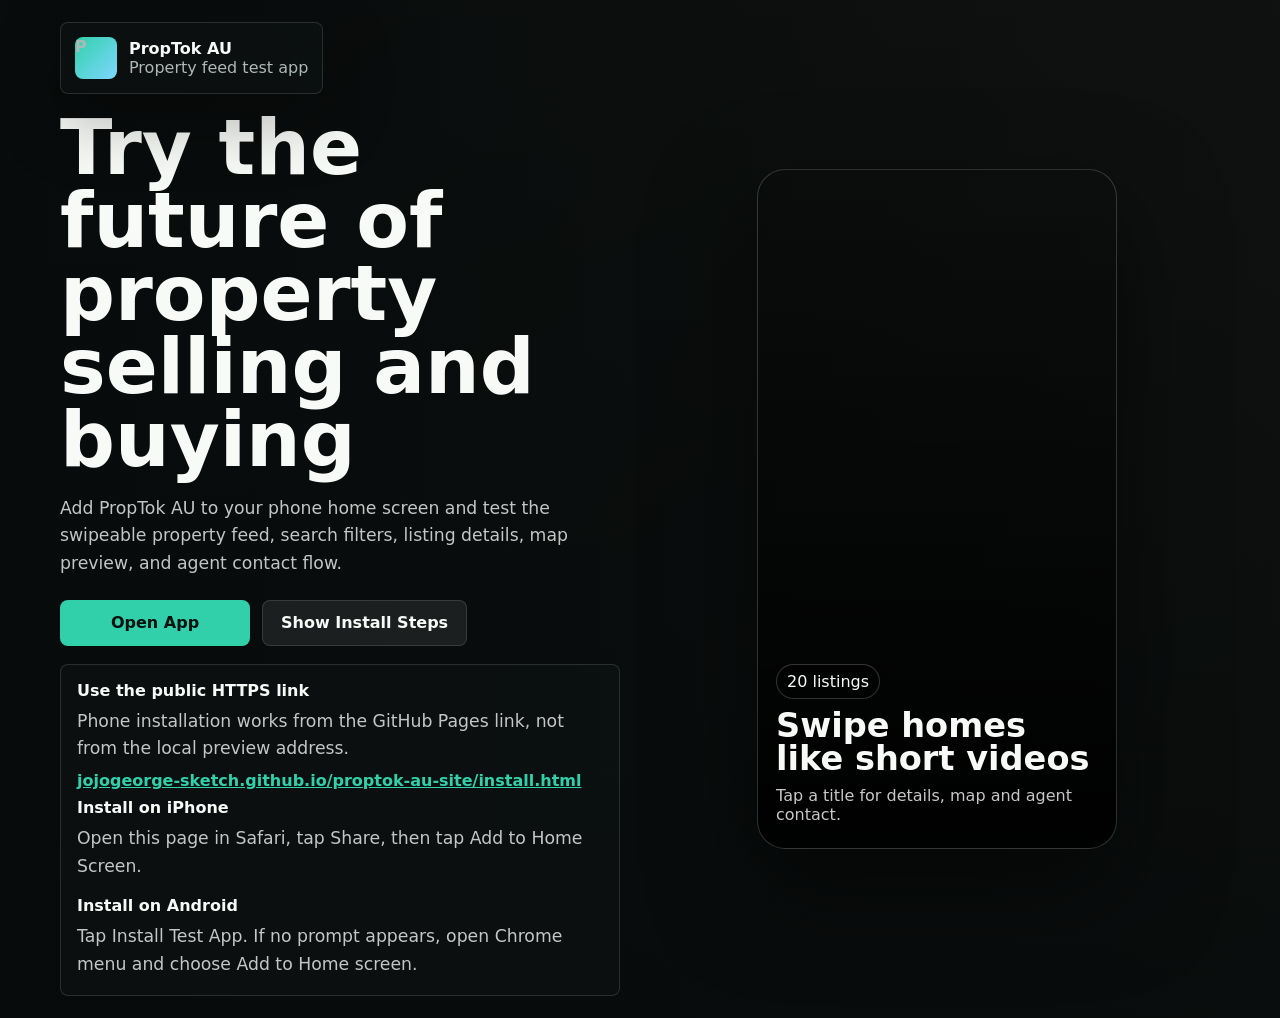
==== commit bd098cac: "Add files via upload" ====
--- a/install.html
+++ b/install.html
@@ -10,7 +10,7 @@
     <meta name="apple-mobile-web-app-status-bar-style" content="black-translucent" />
     <link rel="manifest" href="manifest.webmanifest" />
     <link rel="apple-touch-icon" href="icons/icon-180.png" />
-    <link rel="stylesheet" href="styles.css?v=6" />
+    <link rel="stylesheet" href="styles.css?v=7" />
   </head>
   <body class="landing-page">
     <main class="landing-shell">
@@ -31,13 +31,16 @@
           </p>
 
           <div class="landing-actions">
-            <button id="installAppButton" class="primary-button" type="button">Install Test App</button>
-            <a class="secondary-button" href="./">Open In Browser</a>
+            <a class="primary-button install-primary-link" href="./">Open App</a>
+            <button id="installAppButton" class="secondary-button" type="button">Show Install Steps</button>
           </div>
 
-          <div class="install-card" id="installHelp">
-            <h2>Use the public link</h2>
-            <p>For phone installation, open the GitHub Pages HTTPS link. Local preview links are for browser testing only.</p>
+          <div class="install-card is-visible" id="installHelp">
+            <h2>Use the public HTTPS link</h2>
+            <p>Phone installation works from the GitHub Pages link, not from the local preview address.</p>
+            <a class="public-link" href="https://jojogeorge-sketch.github.io/proptok-au-site/install.html">
+              jojogeorge-sketch.github.io/proptok-au-site/install.html
+            </a>
             <h2>Install on iPhone</h2>
             <p>Open this page in Safari, tap Share, then tap Add to Home Screen.</p>
             <h2>Install on Android</h2>
@@ -77,12 +80,12 @@
         }
 
         installHelp.classList.add("is-visible");
-        installButton.textContent = "See Install Steps";
+        installButton.textContent = "Install Steps Shown";
       });
 
       if ("serviceWorker" in navigator) {
         window.addEventListener("load", () => {
-          navigator.serviceWorker.register("service-worker.js?v=6");
+          navigator.serviceWorker.register("service-worker.js?v=7");
         });
       }
     </script>
--- a/styles.css
+++ b/styles.css
@@ -725,6 +725,9 @@
   min-width: 190px;
   margin: 0;
   padding: 0 22px;
+  display: inline-grid;
+  place-items: center;
+  text-decoration: none;
 }
 
 .install-card {
@@ -744,6 +747,15 @@
 
 .install-card p + h2 {
   margin-top: 8px;
+}
+
+.public-link {
+  display: block;
+  width: fit-content;
+  max-width: 100%;
+  overflow-wrap: anywhere;
+  color: var(--accent);
+  font-weight: 800;
 }
 
 .landing-phone {
